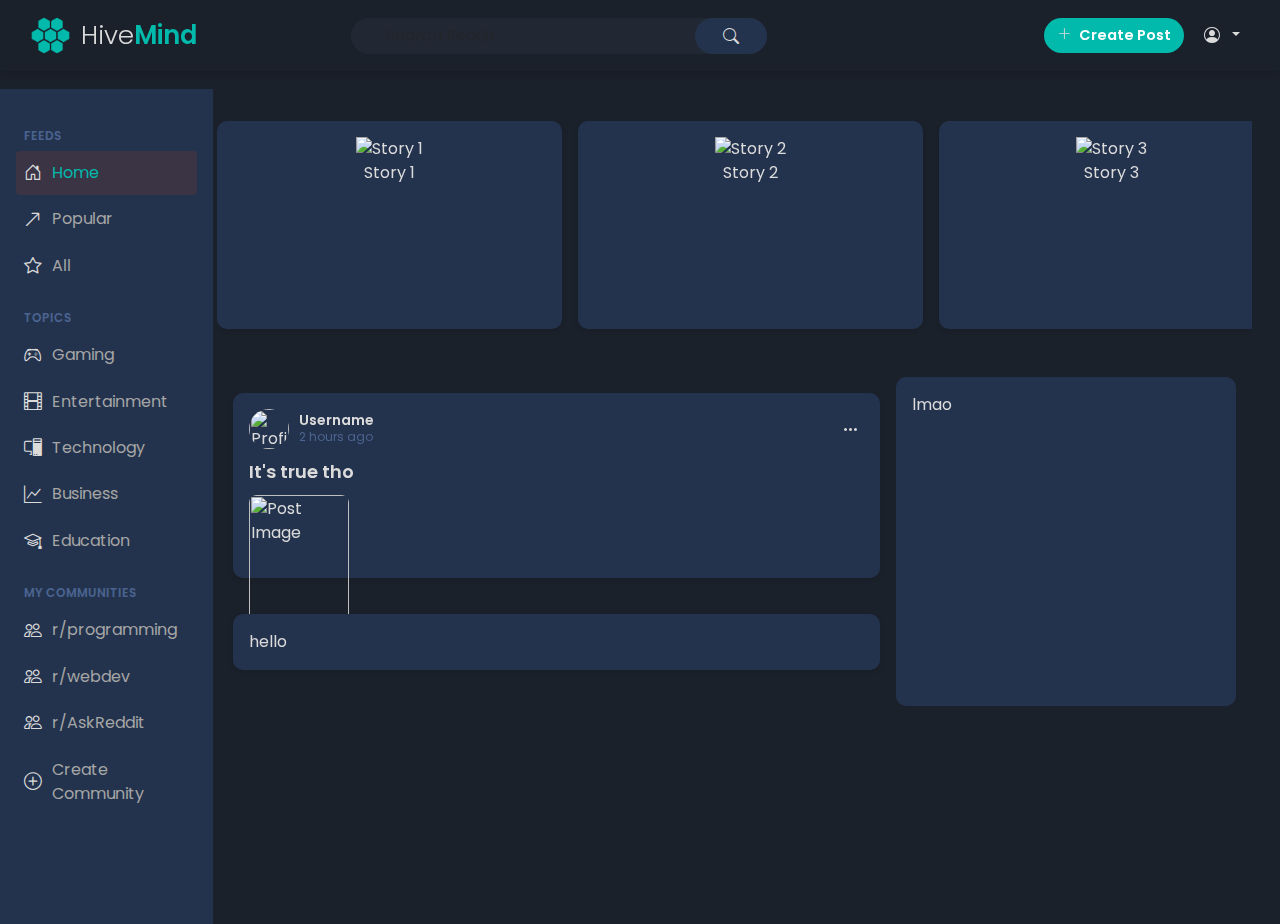
==== home/index.html @ 434467bc "main page" ====
01\main\index.html -->
<!DOCTYPE html>
<html lang="en">
<head>
    <meta charset="UTF-8">
    <meta name="viewport" content="width=device-width, initial-scale=1.0">
    <title>Reddit Clone</title>
    <link href="https://cdn.jsdelivr.net/npm/bootstrap@5.3.3/dist/css/bootstrap.min.css" rel="stylesheet" integrity="sha384-QWTKZyjpPEjISv5WaRU9OFeRpok6YctnYmDr5pNlyT2bRjXh0JMhjY6hW+ALEwIH" crossorigin="anonymous">
    <link rel="stylesheet" href="https://cdn.jsdelivr.net/npm/bootstrap-icons@1.11.3/font/bootstrap-icons.min.css">
    <link rel="stylesheet" href="../style.css">
    <link rel="stylesheet" href="style.css">
</head>
<body>
    <div class="bg-image"></div>
    
    <!-- Navbar -->
    <nav class="navbar navbar-expand-lg fixed-top">
        <div class="container-fluid">
            <a class="navbar-brand d-flex align-items-center" href="#">
                <img src="../images/logo.png" alt="logo" class="logo me-2">
                <span class="brand-text">Hive<span class="name-mind">Mind</span></span>
            </a>
            
            <button class="navbar-toggler" type="button" data-bs-toggle="collapse" data-bs-target="#navbarContent">
                <span class="navbar-toggler-icon"></span>
            </button>
            
            <div class="collapse navbar-collapse" id="navbarContent">
                <div class="search-container mx-auto">
                    <input type="search" class="form-control search-input" placeholder="Search Reddit">
                    <button class="search-btn">
                        <i class="bi bi-search search-icon"></i>
                    </button>
                </div>
                
                <div class="ms-auto d-flex align-items-center">
                    <button class="btn create-post-btn me-2"><i class="bi bi-plus-lg me-2"></i>Create Post</button>
                    <div class="dropdown">
                        <button class="btn user-btn dropdown-toggle" type="button" id="userDropdown" data-bs-toggle="dropdown">
                            <i class="bi bi-person-circle me-1"></i>
                        </button>
                        <ul class="dropdown-menu dropdown-menu-end">
                            <li><a class="dropdown-item" href="#">Profile</a></li>
                            <li><a class="dropdown-item" href="#">Settings</a></li>
                            <li><hr class="dropdown-divider"></li>
                            <li><a class="dropdown-item" href="../login/index.html">Logout</a></li>
                        </ul>
                    </div>
                </div>
            </div>
        </div>
    </nav>

    <!-- Main Content -->
    <div class="container-fluid main-container">
        <div class="row">
            <!-- Sidebar -->
            <div class="col-lg-3 col-xl-2 sidebar">
                <div class="sidebar-content">
                    <div class="sidebar-section">
                        <h6 class="sidebar-heading">FEEDS</h6>
                        <ul class="sidebar-menu">
                            <li class="sidebar-item active"><i class="bi bi-house-door"></i> Home</li>
                            <li class="sidebar-item"><i class="bi bi-arrow-up-right"></i> Popular</li>
                            <li class="sidebar-item"><i class="bi bi-star"></i> All</li>
                        </ul>
                    </div>
                    
                    <div class="sidebar-section">
                        <h6 class="sidebar-heading">TOPICS</h6>
                        <ul class="sidebar-menu">
                            <li class="sidebar-item"><i class="bi bi-controller"></i> Gaming</li>
                            <li class="sidebar-item"><i class="bi bi-film"></i> Entertainment</li>
                            <li class="sidebar-item"><i class="bi bi-pc-display"></i> Technology</li>
                            <li class="sidebar-item"><i class="bi bi-graph-up"></i> Business</li>
                            <li class="sidebar-item"><i class="bi bi-mortarboard"></i> Education</li>
                        </ul>
                    </div>
                    
                    <div class="sidebar-section">
                        <h6 class="sidebar-heading">MY COMMUNITIES</h6>
                        <ul class="sidebar-menu">
                            <li class="sidebar-item"><i class="bi bi-people"></i> r/programming</li>
                            <li class="sidebar-item"><i class="bi bi-people"></i> r/webdev</li>
                            <li class="sidebar-item"><i class="bi bi-people"></i> r/AskReddit</li>
                            <li class="sidebar-item"><i class="bi bi-plus-circle"></i> Create Community</li>
                        </ul>
                    </div>
                </div>
            </div>
            
            <!-- Main Posts Area -->
            <div class="col-lg-9 col-xl-10 posts-area row container">
                <div class="stories col-12">
                    <div class="story col-8 col-md-6 col-lg-4">
                        <img src="../images/story1.jpg" alt="Story 1" class="story-image">
                        <div class="story-overlay">Story 1</div>
                    </div>
                    <div class="story col-8 col-md-6 col-lg-4">
                        <img src="../images/story2.jpg" alt="Story 2" class="story-image">
                        <div class="story-overlay">Story 2</div>
                    </div>
                    <div class="story col-8 col-md-6 col-lg-4">
                        <img src="../images/story3.jpg" alt="Story 3" class="story-image">
                        <div class="story-overlay">Story 3</div>
                    </div>
                    <div class="story col-8 col-md-6 col-lg-4">
                        <img src="../images/story4.jpg" alt="Story 4" class="story-image">
                        <div class="story-overlay">Story 4</div>
                    </div>
                    <div class="story col-8 col-md-6 col-lg-4">
                        <img src="../images/story5.jpg" alt="Story 5" class="story-image">
                        <div class="story-overlay">Story 5</div>
                    </div>
                    <div class="story col-8 col-md-6 col-lg-4">
                        <img src="../images/story6.jpg" alt="Story 6" class="story-image">
                        <div class="story-overlay">Story 5</div>
                    </div>
                </div>

                <div class="row col-12 g-3">
                    <div class="main-posts col col-12 col-lg-8">
                        <div class="post">
                            <div class="post-header">
                                <div class="post-profile-pic">
                                    <img src="../images/profile.jpg" alt="Profile" class="profile-pic">
                                </div>
                                <div class="post-info">
                                    <h6 class="post-username">Username</h6>
                                    <p class="post-time">2 hours ago</p>
                                </div>
                                <button class="burger-btn">
                                    <i class="bi bi-three-dots"></i>
                                </button>
                            </div>
                            <h1 class="post-main-heading">
                                <a href="#" class="post-link">It's true tho</a>
                            </h1>
                            <img src="../images/post-image.jpg" alt="Post Image" class="main-post-img">
                        </div>
                        <div class="post">
                            hello
                        </div>
                    </div>
                    <div class="trending-posts col col-lg-4 mt-8">
                        lmao
                    </div>
                </div>

            </div>
        </div>
    </div>

    <script src="https://cdn.jsdelivr.net/npm/bootstrap@5.3.3/dist/js/bootstrap.bundle.min.js" integrity="sha384-YvpcrYf0tY3lHB60NNkmXc5s9fDVZLESaAA55NDzOxhy9GkcIdslK1eN7N6jIeHz" crossorigin="anonymous"></script>
</body>
</html>
---- style.css ----
@import url('https://fonts.googleapis.com/css2?family=Poppins:ital,wght@0,100;0,200;0,300;0,400;0,500;0,600;0,700;0,800;0,900;1,100;1,200;1,300;1,400;1,500;1,600;1,700;1,800;1,900&display=swap');
@import url('https://cdn-uicons.flaticon.com/2.6.0/uicons-brands/css/uicons-brands.css');

:root {
    --primary-color: #01BAAB;
    --secondary-color: #6c757d;

    --primary-bg-color: #1B212B;
    --secondary-bg-color: #24334D;
    --input-bg-color: #1A1F27;

    --text-primary-color: #DBDBDB;
    --text-secondary-color: #A6A6A6;
    --text-faded-color: #4A6390;

    --input-login-color: #212833;

    --success-color: #28a745;
    --warning-color: #ffc107;
    --danger-color: #dc3545;
}


* {
    margin: 0;
    padding: 0;
    box-sizing: border-box;
    font-family: 'Poppins', sans-serif;
    color: var(--text-primary-color);
}

img {
    max-width: 100px;
}
---- home/style.css ----
body {
    overflow-x: hidden;
    position: relative;
    background-color: var(--primary-bg-color);
    color: var(--text-primary-color);
    font-family: Arial, sans-serif;
    margin: 0;
    padding: 0;
}

.bg-image {
    background-image: url('https://s3-alpha-sig.figma.com/img/cb0e/ab50/83d67481b614c5d55edfa503bc6d5b92?Expires=1743379200&Key-Pair-Id=APKAQ4GOSFWCW27IBOMQ&Signature=j1tV6TY7UeoRm2AvEl2w0KnUDXmzvy2BxCL5sLQofBVn9t9pMMr4hJ4Vk8KQ7fmFVk52-jwZXh3jkz9lmGY2483GrBaipayQBRUwoNDSiXK1EAC7ztkDzXegmDr0ipUXWgj5QkcRQ~d~yj-rYum5UEHPZbpgFxXs5XssQc0~HbVz4ary~e6-QmRh1G6bs6QvhBH2RNnttziXwAyqTaqRhIRYtfrcrOUygwGid8ltcZbnkL4qv~LRSkEfq~LlEovAFiA0050HMzQ2Ms3gqXoxp1mEcA7NElJb66msddaR7eI34ETeAKyO2-AI77J89r90E9-ve6pHVFrtY5g8A~0n8g__');
    background-size: cover;
    background-position: center;
    background-repeat: no-repeat;
    min-height: 100vh;
    width: 100%;
    position: fixed;
    top: 0;
    left: 0;
    z-index: -1;
    filter: blur(10px);
    transform: scale(1.1);
    opacity: 0.2;
}

/* Navbar Styles */
.navbar {
    background-color: var(--primary-bg-color);
    padding: 0.5rem 1rem;
    box-shadow: 0 2px 8px rgba(0, 0, 0, 0.2);
}

.logo {
    height: 45px;
    width: auto;
}

.brand-text {
    color: var(--text-primary-color);
    font-weight: 300;
    font-size: 1.6rem;
}

.name-mind {
    color: var(--primary-color);
    font-weight: 600;
}

.search-container {
    position: relative;
    width: 40%;
}

.search-btn {
    background-color: var(--secondary-bg-color);
    border: none;
    border-radius: 50px;
    padding: 0.5rem;
    position: absolute;
    right: 0px;
    top: 0;
    height: 100%;
    aspect-ratio: 2/1;
}

.search-input {
    background-color: var(--input-login-color);
    border: 1px solid var(--border-color);
    color: var(--text-primary-color);
    border-radius: 20px;
    padding-left: 35px;
}

.search-input:focus {
    background-color: var(--input-login-color);
    color: var(--text-primary-color);
    border-color: var(--primary-color);
    box-shadow: none;
}

.create-post-btn {
    background-color: var(--primary-color);
    color: white;
    border-radius: 20px;
    font-weight: 600;
    font-size: 0.9rem;
}

.create-post-btn:hover {
    background-color: var(--hover-color);
    color: white;
}

.user-btn {
    background-color: transparent;
    color: var(--text-primary-color);
    border: none;
}

.user-btn:hover {
    color: var(--primary-color);
}

/* Main Content Layout */
.main-container {
    margin-top: 65px;
    min-height: calc(100vh - 65px);
}

/* Sidebar Styles */
.sidebar {
    background-color: var(--secondary-bg-color);
    padding: 1rem;
    height: calc(100vh - 65px);
    position: sticky;
    top: 65px;
    overflow-y: auto;
}

.sidebar-content {
    padding-bottom: 2rem;
}

.sidebar-heading {
    color: var(--text-faded-color);
    font-size: 0.75rem;
    font-weight: 600;
    margin: 1.5rem 0 0.5rem 0;
    padding-left: 0.5rem;
}

.sidebar-menu {
    list-style: none;
    padding: 0;
}

.sidebar-item {
    padding: 0.6rem 0.5rem;
    margin-bottom: 0.2rem;
    border-radius: 4px;
    cursor: pointer;
    display: flex;
    align-items: center;
    color: var(--text-secondary-color);
    transition: background-color 0.2s;
}

.sidebar-item.active {
    background-color: rgba(255, 69, 0, 0.1);
    color: var(--primary-color);
}

.sidebar-item:hover {
    background-color: var(--input-login-color);
}

.sidebar-item i {
    margin-right: 10px;
    font-size: 1.1rem;
}

/* Posts Area */
.posts-area {
    padding: 1rem;
    display: flex;
    flex-direction: column;
}

.sorting-bar {
    background-color: var(--card-bg-color);
    border-radius: 5px;
    padding: 0.5rem;
    margin-bottom: 1rem;
    display: flex;
    align-items: center;
}



/* Responsive adjustments */
@media (max-width: 991px) {
    .sidebar {
        position: fixed;
        left: -300px;
        width: 280px;
        z-index: 1030;
        transition: left 0.3s ease;
    }
    
    .sidebar.show {
        left: 0;
    }
    
    .posts-area {
        width: 100%;
    }
}

.stories {
    display: flex;
    overflow-x: auto;
    gap: 1rem;
    padding: 1rem 0;
    scrollbar-width: thin;
    -webkit-overflow-scrolling: touch;
    height: 15rem;
}

.stories::-webkit-scrollbar {
    height: 5px;
}

.stories::-webkit-scrollbar-thumb {
    background-color: var(--border-color);
    border-radius: 5px;
}

.story {
    background-color: var(--secondary-bg-color);
    border-radius: 10px;
    padding: 1rem;
    min-width: 250px;
    flex: 0 0 auto;
    text-align: center;
    color: var(--text-primary-color);
    cursor: pointer;
    transition: transform 0.2s, background-color 0.2s;
    box-shadow: 0 2px 5px rgba(0, 0, 0, 0.1);
}

.story:hover {
    transform: translateY(-3px);
    background-color: var(--card-bg-color);
}

.main-posts {
    display: flex;
    flex-direction: column;
    padding: 1rem;
    gap: 1rem;
}

.post {
    background-color: var(--secondary-bg-color);
    border-radius: 10px;
    padding: 1rem;
    height: 90%;
}

.trending-posts {
    background-color: var(--secondary-bg-color);
    border-radius: 10px;
    padding: 1rem;
    display: none;
}

@media screen and (min-width: 992px) {
    .trending-posts {
        display: block;
    }
}

/* Post styling */
.post {
    background-color: var(--secondary-bg-color);
    border-radius: 10px;
    margin-bottom: 20px;
    padding: 1rem;
    box-shadow: 0 2px 5px rgba(0, 0, 0, 0.1);
}

.post-header {
    display: flex;
    align-items: center;
    margin-bottom: 12px;
}

.post-profile-pic {
    margin-right: 10px;
}

.profile-pic {
    width: 40px;
    height: 40px;
    border-radius: 50%;
    object-fit: cover;
}

.post-info {
    flex-grow: 1;
}

.post-username {
    margin: 0;
    font-weight: 600;
    font-size: 14px;
    color: var(--text-primary-color);
}

.post-time {
    margin: 0;
    font-size: 12px;
    color: var(--text-faded-color);
}

.burger-btn {
    background: transparent;
    border: none;
    padding: 5px;
    cursor: pointer;
    color: var(--text-secondary-color);
}

.post-main-heading {
    font-size: 18px;
    font-weight: 600;
    margin-bottom: 12px;
    color: var(--text-primary-color);
}

.post-link {
    color: inherit;
    text-decoration: none;
}

.post-link:hover {
    text-decoration: underline;
    color: var(--primary-color);
}

.main-post-img {
    width: 100%;
    border-radius: 8px;
    margin-bottom: 15px;
}
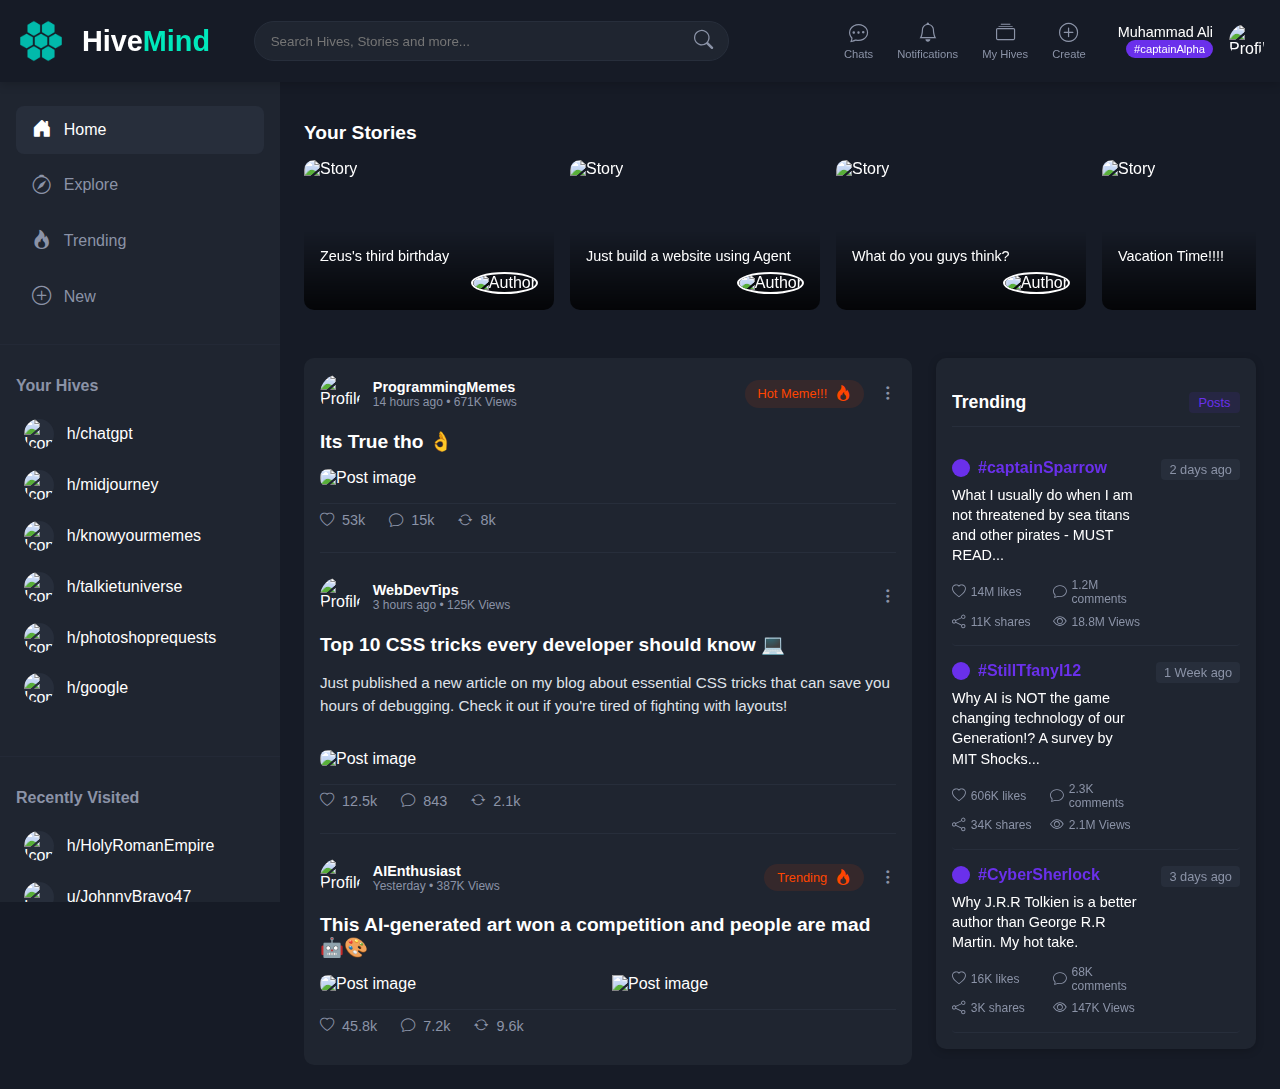
==== commit dd026439: "Home Page Changes" ====
--- a/home/index.html
+++ b/home/index.html
@@ -1,156 +1,369 @@
-01\main\index.html -->
 <!DOCTYPE html>
 <html lang="en">
 <head>
     <meta charset="UTF-8">
     <meta name="viewport" content="width=device-width, initial-scale=1.0">
-    <title>Reddit Clone</title>
-    <link href="https://cdn.jsdelivr.net/npm/bootstrap@5.3.3/dist/css/bootstrap.min.css" rel="stylesheet" integrity="sha384-QWTKZyjpPEjISv5WaRU9OFeRpok6YctnYmDr5pNlyT2bRjXh0JMhjY6hW+ALEwIH" crossorigin="anonymous">
+    <title>HiveMind</title>
     <link rel="stylesheet" href="https://cdn.jsdelivr.net/npm/bootstrap-icons@1.11.3/font/bootstrap-icons.min.css">
-    <link rel="stylesheet" href="../style.css">
     <link rel="stylesheet" href="style.css">
 </head>
 <body>
-    <div class="bg-image"></div>
-    
-    <!-- Navbar -->
-    <nav class="navbar navbar-expand-lg fixed-top">
-        <div class="container-fluid">
-            <a class="navbar-brand d-flex align-items-center" href="#">
-                <img src="../images/logo.png" alt="logo" class="logo me-2">
-                <span class="brand-text">Hive<span class="name-mind">Mind</span></span>
-            </a>
+    <div class="app-container">
+        <!-- Header -->
+        <header class="app-header">
+            <div class="logo-container">
+                <img src="../images/logo.png" alt="Logo" class="logo-image">
+                <h1 class="logo-text">Hive<span class="mind-text">Mind</span></h1>
+            </div>
             
-            <button class="navbar-toggler" type="button" data-bs-toggle="collapse" data-bs-target="#navbarContent">
-                <span class="navbar-toggler-icon"></span>
-            </button>
+            <div class="search-container">
+                <input type="text" placeholder="Search Hives, Stories and more..." class="search-input">
+                <button class="search-button"><i class="bi bi-search"></i></button>
+            </div>
             
-            <div class="collapse navbar-collapse" id="navbarContent">
-                <div class="search-container mx-auto">
-                    <input type="search" class="form-control search-input" placeholder="Search Reddit">
-                    <button class="search-btn">
-                        <i class="bi bi-search search-icon"></i>
-                    </button>
+            <div class="header-icons">
+                <div class="icon-btn">
+                    <i class="bi bi-chat-dots"></i>
+                    <span>Chats</span>
+                </div>
+                <div class="icon-btn">
+                    <i class="bi bi-bell"></i>
+                    <span>Notifications</span>
+                </div>
+                <div class="icon-btn">
+                    <i class="bi bi-collection"></i>
+                    <span>My Hives</span>
+                </div>
+                <div class="icon-btn">
+                    <i class="bi bi-plus-circle"></i>
+                    <span>Create</span>
+                </div>
+            </div>
+            
+            <div class="profile-info">
+                <div class="user-details">
+                    <span class="user-info">Muhammad Ali</span>
+                    <span class="user-tag tag-purple">#captainAlpha</span>
+                </div>
+                <img src="https://picsum.photos/35?random=1" alt="Profile" class="profile-image">
+            </div>
+        </header>
+        
+        <!-- Main content -->
+        <main class="main-content">
+            <!-- Sidebar -->
+            <aside class="sidebar">
+                <nav class="sidebar-nav">
+                    <ul class="nav-list">
+                        <li class="nav-item active">
+                            <i class="bi bi-house-door-fill"></i>
+                            <span>Home</span>
+                        </li>
+                        <li class="nav-item">
+                            <i class="bi bi-compass"></i>
+                            <span>Explore</span>
+                        </li>
+                        <li class="nav-item">
+                            <i class="bi bi-fire"></i>
+                            <span>Trending</span>
+                        </li>
+                        <li class="nav-item">
+                            <i class="bi bi-plus-circle"></i>
+                            <span>New</span>
+                        </li>
+                    </ul>
+                    
+                    <div class="sidebar-divider"></div>
+                    
+                    <div class="sidebar-section">
+                        <h3 class="section-title">Your Hives</h3>
+                        <ul class="hive-list">
+                            <li class="hive-item">
+                                <div class="hive-icon">
+                                    <img src="https://picsum.photos/30?random=101" alt="Icon" class="hive-icon-img">
+                                </div>
+                                <span>h/chatgpt</span>
+                            </li>
+                            <li class="hive-item">
+                                <div class="hive-icon">
+                                    <img src="https://picsum.photos/30?random=102" alt="Icon" class="hive-icon-img">
+                                </div>
+                                <span>h/midjourney</span>
+                            </li>
+                            <li class="hive-item">
+                                <div class="hive-icon">
+                                    <img src="https://picsum.photos/30?random=103" alt="Icon" class="hive-icon-img">
+                                </div>
+                                <span>h/knowyourmemes</span>
+                            </li>
+                            <li class="hive-item">
+                                <div class="hive-icon">
+                                    <img src="https://picsum.photos/30?random=104" alt="Icon" class="hive-icon-img">
+                                </div>
+                                <span>h/talkietuniverse</span>
+                            </li>
+                            <li class="hive-item">
+                                <div class="hive-icon">
+                                    <img src="https://picsum.photos/30?random=105" alt="Icon" class="hive-icon-img">
+                                </div>
+                                <span>h/photoshoprequests</span>
+                            </li>
+                            <li class="hive-item">
+                                <div class="hive-icon">
+                                    <img src="https://picsum.photos/30?random=106" alt="Icon" class="hive-icon-img">
+                                </div>
+                                <span>h/google</span>
+                            </li>
+                        </ul>
+                    </div>
+                    
+                    <div class="sidebar-divider"></div>
+                    
+                    <div class="sidebar-section">
+                        <h3 class="section-title">Recently Visited</h3>
+                        <ul class="visited-list">
+                            <li class="visited-item">
+                                <div class="visited-icon">
+                                    <img src="https://picsum.photos/30?random=201" alt="Icon" class="visited-icon-img">
+                                </div>
+                                <span>h/HolyRomanEmpire</span>
+                            </li>
+                            <li class="visited-item">
+                                <div class="visited-icon">
+                                    <img src="https://picsum.photos/30?random=202" alt="Icon" class="visited-icon-img">
+                                </div>
+                                <span>u/JohnnyBravo47</span>
+                            </li>
+                            <li class="visited-item">
+                                <div class="visited-icon">
+                                    <img src="https://picsum.photos/30?random=203" alt="Icon" class="visited-icon-img">
+                                </div>
+                                <span>h/google</span>
+                            </li>
+                            <li class="visited-item">
+                                <div class="visited-icon">
+                                    <img src="https://picsum.photos/30?random=204" alt="Icon" class="visited-icon-img">
+                                </div>
+                                <span>u/reaperofworlds</span>
+                            </li>
+                        </ul>
+                    </div>
+                </nav>
+            </aside>
+            
+            <!-- Content area -->
+            <div class="content-area">
+                <div class="stories-section">
+                    <h2 class="section-header">Your Stories</h2>
+                    <div class="stories-container">
+                        <div class="story-card">
+                            <img src="https://picsum.photos/250?random=10" alt="Story" class="story-image">
+                            <div class="story-overlay">
+                                <div class="story-title">Zeus's third birthday</div>
+                                <div class="story-author">
+                                    <img src="https://picsum.photos/30?random=20" alt="Author" class="author-image">
+                                </div>
+                            </div>
+                        </div>
+                        <div class="story-card">
+                            <img src="https://picsum.photos/250?random=11" alt="Story" class="story-image">
+                            <div class="story-overlay">
+                                <div class="story-title">Just build a website using Agent</div>
+                                <div class="story-author">
+                                    <img src="https://picsum.photos/30?random=21" alt="Author" class="author-image">
+                                </div>
+                            </div>
+                        </div>
+                        <div class="story-card">
+                            <img src="https://picsum.photos/250?random=12" alt="Story" class="story-image">
+                            <div class="story-overlay">
+                                <div class="story-title">What do you guys think?</div>
+                                <div class="story-author">
+                                    <img src="https://picsum.photos/30?random=22" alt="Author" class="author-image">
+                                </div>
+                            </div>
+                        </div>
+                        <div class="story-card">
+                            <img src="https://picsum.photos/250?random=13" alt="Story" class="story-image">
+                            <div class="story-overlay">
+                                <div class="story-title">Vacation Time!!!!</div>
+                                <div class="story-author">
+                                    <img src="https://picsum.photos/30?random=23" alt="Author" class="author-image">
+                                </div>
+                            </div>
+                        </div>
+                    </div>
                 </div>
                 
-                <div class="ms-auto d-flex align-items-center">
-                    <button class="btn create-post-btn me-2"><i class="bi bi-plus-lg me-2"></i>Create Post</button>
-                    <div class="dropdown">
-                        <button class="btn user-btn dropdown-toggle" type="button" id="userDropdown" data-bs-toggle="dropdown">
-                            <i class="bi bi-person-circle me-1"></i>
-                        </button>
-                        <ul class="dropdown-menu dropdown-menu-end">
-                            <li><a class="dropdown-item" href="#">Profile</a></li>
-                            <li><a class="dropdown-item" href="#">Settings</a></li>
-                            <li><hr class="dropdown-divider"></li>
-                            <li><a class="dropdown-item" href="../login/index.html">Logout</a></li>
-                        </ul>
-                    </div>
-                </div>
-            </div>
-        </div>
-    </nav>
-
-    <!-- Main Content -->
-    <div class="container-fluid main-container">
-        <div class="row">
-            <!-- Sidebar -->
-            <div class="col-lg-3 col-xl-2 sidebar">
-                <div class="sidebar-content">
-                    <div class="sidebar-section">
-                        <h6 class="sidebar-heading">FEEDS</h6>
-                        <ul class="sidebar-menu">
-                            <li class="sidebar-item active"><i class="bi bi-house-door"></i> Home</li>
-                            <li class="sidebar-item"><i class="bi bi-arrow-up-right"></i> Popular</li>
-                            <li class="sidebar-item"><i class="bi bi-star"></i> All</li>
-                        </ul>
-                    </div>
-                    
-                    <div class="sidebar-section">
-                        <h6 class="sidebar-heading">TOPICS</h6>
-                        <ul class="sidebar-menu">
-                            <li class="sidebar-item"><i class="bi bi-controller"></i> Gaming</li>
-                            <li class="sidebar-item"><i class="bi bi-film"></i> Entertainment</li>
-                            <li class="sidebar-item"><i class="bi bi-pc-display"></i> Technology</li>
-                            <li class="sidebar-item"><i class="bi bi-graph-up"></i> Business</li>
-                            <li class="sidebar-item"><i class="bi bi-mortarboard"></i> Education</li>
-                        </ul>
-                    </div>
-                    
-                    <div class="sidebar-section">
-                        <h6 class="sidebar-heading">MY COMMUNITIES</h6>
-                        <ul class="sidebar-menu">
-                            <li class="sidebar-item"><i class="bi bi-people"></i> r/programming</li>
-                            <li class="sidebar-item"><i class="bi bi-people"></i> r/webdev</li>
-                            <li class="sidebar-item"><i class="bi bi-people"></i> r/AskReddit</li>
-                            <li class="sidebar-item"><i class="bi bi-plus-circle"></i> Create Community</li>
-                        </ul>
-                    </div>
-                </div>
-            </div>
-            
-            <!-- Main Posts Area -->
-            <div class="col-lg-9 col-xl-10 posts-area row container">
-                <div class="stories col-12">
-                    <div class="story col-8 col-md-6 col-lg-4">
-                        <img src="../images/story1.jpg" alt="Story 1" class="story-image">
-                        <div class="story-overlay">Story 1</div>
-                    </div>
-                    <div class="story col-8 col-md-6 col-lg-4">
-                        <img src="../images/story2.jpg" alt="Story 2" class="story-image">
-                        <div class="story-overlay">Story 2</div>
-                    </div>
-                    <div class="story col-8 col-md-6 col-lg-4">
-                        <img src="../images/story3.jpg" alt="Story 3" class="story-image">
-                        <div class="story-overlay">Story 3</div>
-                    </div>
-                    <div class="story col-8 col-md-6 col-lg-4">
-                        <img src="../images/story4.jpg" alt="Story 4" class="story-image">
-                        <div class="story-overlay">Story 4</div>
-                    </div>
-                    <div class="story col-8 col-md-6 col-lg-4">
-                        <img src="../images/story5.jpg" alt="Story 5" class="story-image">
-                        <div class="story-overlay">Story 5</div>
-                    </div>
-                    <div class="story col-8 col-md-6 col-lg-4">
-                        <img src="../images/story6.jpg" alt="Story 6" class="story-image">
-                        <div class="story-overlay">Story 5</div>
-                    </div>
-                </div>
-
-                <div class="row col-12 g-3">
-                    <div class="main-posts col col-12 col-lg-8">
-                        <div class="post">
-                            <div class="post-header">
-                                <div class="post-profile-pic">
-                                    <img src="../images/profile.jpg" alt="Profile" class="profile-pic">
-                                </div>
-                                <div class="post-info">
-                                    <h6 class="post-username">Username</h6>
-                                    <p class="post-time">2 hours ago</p>
-                                </div>
-                                <button class="burger-btn">
-                                    <i class="bi bi-three-dots"></i>
-                                </button>
-                            </div>
-                            <h1 class="post-main-heading">
-                                <a href="#" class="post-link">It's true tho</a>
-                            </h1>
-                            <img src="../images/post-image.jpg" alt="Post Image" class="main-post-img">
-                        </div>
-                        <div class="post">
-                            hello
-                        </div>
-                    </div>
-                    <div class="trending-posts col col-lg-4 mt-8">
-                        lmao
-                    </div>
-                </div>
-
-            </div>
-        </div>
+                <div class="feed-container">
+                    <div class="posts-section">
+                        <div class="post-header">
+                            <div class="post-author">
+                                <img src="https://picsum.photos/40?random=30" alt="Profile" class="author-pic">
+                                <div class="author-info">
+                                    <div class="author-name">ProgrammingMemes</div>
+                                    <div class="post-meta">14 hours ago • 671K Views</div>
+                                </div>
+                            </div>
+                            <div class="hot-mention">
+                                <span class="hot-badge">Hot Meme!!!</span>
+                                <i class="bi bi-fire"></i>
+                            </div>
+                            <div class="post-actions">
+                                <i class="bi bi-three-dots-vertical"></i>
+                            </div>
+                        </div>
+                        
+                        <div class="post-content">
+                            <h3 class="post-title">Its True tho 👌</h3>
+                            <div class="post-image-grid">
+                                <img src="https://picsum.photos/600?random=40" alt="Post image" class="post-image">
+                            </div>
+                            <div class="post-interactions">
+                                <div class="interaction-item">
+                                    <i class="bi bi-heart"></i>
+                                    <span>53k</span>
+                                </div>
+                                <div class="interaction-item">
+                                    <i class="bi bi-chat"></i>
+                                    <span>15k</span>
+                                </div>
+                                <div class="interaction-item">
+                                    <i class="bi bi-arrow-repeat"></i>
+                                    <span>8k</span>
+                                </div>
+                            </div>
+                        </div>
+                        
+                        <hr class="post-divider">
+                        
+                        <div class="post-header">
+                            <div class="post-author">
+                                <img src="https://picsum.photos/40?random=31" alt="Profile" class="author-pic">
+                                <div class="author-info">
+                                    <div class="author-name">WebDevTips</div>
+                                    <div class="post-meta">3 hours ago • 125K Views</div>
+                                </div>
+                            </div>
+                            <div class="post-actions">
+                                <i class="bi bi-three-dots-vertical"></i>
+                            </div>
+                        </div>
+                        
+                        <div class="post-content">
+                            <h3 class="post-title">Top 10 CSS tricks every developer should know 💻</h3>
+                            <div class="post-text">
+                                Just published a new article on my blog about essential CSS tricks that can save you hours of debugging. Check it out if you're tired of fighting with layouts!
+                            </div>
+                            <div class="post-image-grid">
+                                <img src="https://picsum.photos/600?random=41" alt="Post image" class="post-image">
+                            </div>
+                            <div class="post-interactions">
+                                <div class="interaction-item">
+                                    <i class="bi bi-heart"></i>
+                                    <span>12.5k</span>
+                                </div>
+                                <div class="interaction-item">
+                                    <i class="bi bi-chat"></i>
+                                    <span>843</span>
+                                </div>
+                                <div class="interaction-item">
+                                    <i class="bi bi-arrow-repeat"></i>
+                                    <span>2.1k</span>
+                                </div>
+                            </div>
+                        </div>
+                        
+                        <hr class="post-divider">
+                        
+                        <div class="post-header">
+                            <div class="post-author">
+                                <img src="https://picsum.photos/40?random=32" alt="Profile" class="author-pic">
+                                <div class="author-info">
+                                    <div class="author-name">AIEnthusiast</div>
+                                    <div class="post-meta">Yesterday • 387K Views</div>
+                                </div>
+                            </div>
+                            <div class="hot-mention">
+                                <span class="hot-badge">Trending</span>
+                                <i class="bi bi-fire"></i>
+                            </div>
+                            <div class="post-actions">
+                                <i class="bi bi-three-dots-vertical"></i>
+                            </div>
+                        </div>
+                        
+                        <div class="post-content">
+                            <h3 class="post-title">This AI-generated art won a competition and people are mad 🤖🎨</h3>
+                            <div class="post-image-grid post-image-grid-2">
+                                <img src="https://picsum.photos/600?random=42" alt="Post image" class="post-image">
+                                <img src="https://picsum.photos/600?random=43" alt="Post image" class="post-image">
+                            </div>
+                            <div class="post-interactions">
+                                <div class="interaction-item">
+                                    <i class="bi bi-heart"></i>
+                                    <span>45.8k</span>
+                                </div>
+                                <div class="interaction-item">
+                                    <i class="bi bi-chat"></i>
+                                    <span>7.2k</span>
+                                </div>
+                                <div class="interaction-item">
+                                    <i class="bi bi-arrow-repeat"></i>
+                                    <span>9.6k</span>
+                                </div>
+                            </div>
+                        </div>
+                    </div>
+                    
+                    <div class="trending-section">
+                        <h3 class="trending-header">Trending</h3>
+                        
+                        <div class="trending-post">
+                            <div class="trending-details">
+                                <h4 class="trending-title">#captainSparrow</h4>
+                                <p class="trending-desc">What I usually do when I am not threatened by sea titans and other pirates - MUST READ...</p>
+                                <div class="trending-meta">
+                                    <span><i class="bi bi-heart"></i> 14M likes</span>
+                                    <span><i class="bi bi-chat"></i> 1.2M comments</span>
+                                    <span><i class="bi bi-share"></i> 11K shares</span>
+                                    <span><i class="bi bi-eye"></i> 18.8M Views</span>
+                                </div>
+                            </div>
+                            <div class="trending-time">2 days ago</div>
+                        </div>
+                        
+                        <div class="trending-post">
+                            <div class="trending-details">
+                                <h4 class="trending-title">#StillTfanyl12</h4>
+                                <p class="trending-desc">Why AI is NOT the game changing technology of our Generation!? A survey by MIT Shocks...</p>
+                                <div class="trending-meta">
+                                    <span><i class="bi bi-heart"></i> 606K likes</span>
+                                    <span><i class="bi bi-chat"></i> 2.3K comments</span>
+                                    <span><i class="bi bi-share"></i> 34K shares</span>
+                                    <span><i class="bi bi-eye"></i> 2.1M Views</span>
+                                </div>
+                            </div>
+                            <div class="trending-time">1 Week ago</div>
+                        </div>
+                        
+                        <div class="trending-post">
+                            <div class="trending-details">
+                                <h4 class="trending-title">#CyberSherlock</h4>
+                                <p class="trending-desc">Why J.R.R Tolkien is a better author than George R.R Martin. My hot take.</p>
+                                <div class="trending-meta">
+                                    <span><i class="bi bi-heart"></i> 16K likes</span>
+                                    <span><i class="bi bi-chat"></i> 68K comments</span>
+                                    <span><i class="bi bi-share"></i> 3K shares</span>
+                                    <span><i class="bi bi-eye"></i> 147K Views</span>
+                                </div>
+                            </div>
+                            <div class="trending-time">3 days ago</div>
+                        </div>
+                    </div>
+                </div>
+            </div>
+        </main>
     </div>
-
-    <script src="https://cdn.jsdelivr.net/npm/bootstrap@5.3.3/dist/js/bootstrap.bundle.min.js" integrity="sha384-YvpcrYf0tY3lHB60NNkmXc5s9fDVZLESaAA55NDzOxhy9GkcIdslK1eN7N6jIeHz" crossorigin="anonymous"></script>
 </body>
 </html>--- a/home/style.css
+++ b/home/style.css
@@ -1,50 +1,70 @@
 body {
-    overflow-x: hidden;
-    position: relative;
-    background-color: var(--primary-bg-color);
-    color: var(--text-primary-color);
-    font-family: Arial, sans-serif;
     margin: 0;
     padding: 0;
-}
-
-.bg-image {
-    background-image: url('https://s3-alpha-sig.figma.com/img/cb0e/ab50/83d67481b614c5d55edfa503bc6d5b92?Expires=1743379200&Key-Pair-Id=APKAQ4GOSFWCW27IBOMQ&Signature=j1tV6TY7UeoRm2AvEl2w0KnUDXmzvy2BxCL5sLQofBVn9t9pMMr4hJ4Vk8KQ7fmFVk52-jwZXh3jkz9lmGY2483GrBaipayQBRUwoNDSiXK1EAC7ztkDzXegmDr0ipUXWgj5QkcRQ~d~yj-rYum5UEHPZbpgFxXs5XssQc0~HbVz4ary~e6-QmRh1G6bs6QvhBH2RNnttziXwAyqTaqRhIRYtfrcrOUygwGid8ltcZbnkL4qv~LRSkEfq~LlEovAFiA0050HMzQ2Ms3gqXoxp1mEcA7NElJb66msddaR7eI34ETeAKyO2-AI77J89r90E9-ve6pHVFrtY5g8A~0n8g__');
-    background-size: cover;
-    background-position: center;
-    background-repeat: no-repeat;
+    font-family: 'Segoe UI', Tahoma, Geneva, Verdana, sans-serif;
+    background-color: #161b26;
+    color: #ffffff;
+    overflow-x: hidden;
+}
+
+/* Hide scrollbars but keep functionality */
+::-webkit-scrollbar {
+    width: 5px;
+    height: 5px;
+    background: transparent;
+}
+
+::-webkit-scrollbar-thumb {
+    background-color: rgba(139, 147, 167, 0.3);
+    border-radius: 3px;
+}
+
+* {
+    box-sizing: border-box;
+    scrollbar-width: thin; /* Firefox */
+    -ms-overflow-style: none; /* IE and Edge */
+}
+
+.app-container {
+    display: flex;
+    flex-direction: column;
     min-height: 100vh;
-    width: 100%;
-    position: fixed;
+}
+
+/* Header Styles */
+.app-header {
+    background-color: #161b26;
+    padding: 1rem;
+    display: flex;
+    justify-content: space-between;
+    align-items: center;
+    position: sticky;
     top: 0;
-    left: 0;
-    z-index: -1;
-    filter: blur(10px);
-    transform: scale(1.1);
-    opacity: 0.2;
-}
-
-/* Navbar Styles */
-.navbar {
-    background-color: var(--primary-bg-color);
-    padding: 0.5rem 1rem;
-    box-shadow: 0 2px 8px rgba(0, 0, 0, 0.2);
-}
-
-.logo {
-    height: 45px;
-    width: auto;
-}
-
-.brand-text {
-    color: var(--text-primary-color);
-    font-weight: 300;
-    font-size: 1.6rem;
-}
-
-.name-mind {
-    color: var(--primary-color);
+    z-index: 100;
+    box-shadow: 0 2px 10px rgba(0, 0, 0, 0.2);
+}
+
+.logo-container {
+    display: flex;
+    align-items: center;
+    width: 20%;
+}
+
+.logo-image {
+    height: 50px;
+    margin-right: 1rem;
+}
+
+.logo-text {
+    font-size: 1.8rem;
+    margin: 0;
     font-weight: 600;
+}
+
+.mind-text {
+    color: #00e8bb;
+    font-weight: 700;
+    font-size: 1.8rem;
 }
 
 .search-container {
@@ -52,285 +72,593 @@
     width: 40%;
 }
 
-.search-btn {
-    background-color: var(--secondary-bg-color);
+.search-input {
+    width: 100%;
+    background-color: #1f2530;
+    border: 1px solid #272e3b;
+    border-radius: 20px;
+    padding: 0.7rem 1rem;
+    color: #ffffff;
+    outline: none;
+}
+
+.search-button {
+    position: absolute;
+    right: 10px;
+    top: 50%;
+    transform: translateY(-50%);
+    background: none;
     border: none;
+    color: #8b93a7;
+    cursor: pointer;
+    font-size: 1.2rem;
+}
+
+.header-icons {
+    display: flex;
+    gap: 1.5rem;
+    width: 30%;
+    justify-content: flex-end;
+}
+
+.icon-btn {
+    display: flex;
+    flex-direction: column;
+    align-items: center;
+    cursor: pointer;
+}
+
+.icon-btn i {
+    font-size: 1.2rem;
+    color: #8b93a7;
+    margin-bottom: 0.2rem;
+}
+
+.icon-btn span {
+    font-size: 0.7rem;
+    color: #8b93a7;
+}
+
+.profile-info {
+    display: flex;
+    align-items: center;
+    gap: 1rem;
+    position: relative;
+    width: 15%;
+    justify-content: flex-end;
+}
+
+.user-details {
+    display: flex;
+    flex-direction: column;
+    align-items: flex-end;
+}
+
+.user-info {
+    font-size: 0.9rem;
+    font-weight: 500;
+}
+
+.user-tag {
+    padding: 0.2rem 0.5rem;
     border-radius: 50px;
-    padding: 0.5rem;
-    position: absolute;
-    right: 0px;
-    top: 0;
-    height: 100%;
-    aspect-ratio: 2/1;
-}
-
-.search-input {
-    background-color: var(--input-login-color);
-    border: 1px solid var(--border-color);
-    color: var(--text-primary-color);
-    border-radius: 20px;
-    padding-left: 35px;
-}
-
-.search-input:focus {
-    background-color: var(--input-login-color);
-    color: var(--text-primary-color);
-    border-color: var(--primary-color);
-    box-shadow: none;
-}
-
-.create-post-btn {
-    background-color: var(--primary-color);
-    color: white;
-    border-radius: 20px;
+    font-size: 0.7rem;
+    font-weight: 500;
+}
+
+.tag-purple {
+    background-color: #6a30eb;
+    color: #ffffff;
+}
+
+.profile-image {
+    width: 35px;
+    height: 35px;
+    border-radius: 50%;
+    object-fit: cover;
+}
+
+/* Main Content */
+.main-content {
+    display: flex;
+    flex: 1;
+}
+
+/* Sidebar */
+.sidebar {
+    width: 280px;
+    background-color: #1f2530;
+    padding: 1.5rem 0;
+    height: calc(100vh - 80px);
+    position: sticky;
+    top: 80px;
+    overflow-y: auto;
+    scrollbar-width: none; /* Firefox */
+    -ms-overflow-style: none; /* IE and Edge */
+}
+
+.sidebar::-webkit-scrollbar {
+    display: none; /* Chrome, Safari, Opera */
+}
+
+.sidebar-nav {
+    display: flex;
+    flex-direction: column;
+}
+
+.nav-list {
+    list-style: none;
+    padding: 0 1rem;
+    margin: 0;
+}
+
+.nav-item {
+    display: flex;
+    align-items: center;
+    padding: 0.8rem 1rem;
+    border-radius: 8px;
+    margin-bottom: 0.5rem;
+    cursor: pointer;
+    transition: background-color 0.2s;
+    color: #8b93a7;
+}
+
+.nav-item.active {
+    background-color: #272e3b;
+    color: #ffffff;
+}
+
+.nav-item i {
+    margin-right: 0.8rem;
+    font-size: 1.2rem;
+}
+
+.sidebar-divider {
+    height: 1px;
+    background-color: #272e3b;
+    margin: 1rem 0;
+    opacity: 0.5;
+}
+
+.sidebar-section {
+    padding: 0 1rem;
+    margin-bottom: 1.5rem;
+}
+
+.section-title {
+    font-size: 1rem;
     font-weight: 600;
-    font-size: 0.9rem;
-}
-
-.create-post-btn:hover {
-    background-color: var(--hover-color);
-    color: white;
-}
-
-.user-btn {
-    background-color: transparent;
-    color: var(--text-primary-color);
-    border: none;
-}
-
-.user-btn:hover {
-    color: var(--primary-color);
-}
-
-/* Main Content Layout */
-.main-container {
-    margin-top: 65px;
-    min-height: calc(100vh - 65px);
-}
-
-/* Sidebar Styles */
-.sidebar {
-    background-color: var(--secondary-bg-color);
-    padding: 1rem;
-    height: calc(100vh - 65px);
-    position: sticky;
-    top: 65px;
-    overflow-y: auto;
-}
-
-.sidebar-content {
-    padding-bottom: 2rem;
-}
-
-.sidebar-heading {
-    color: var(--text-faded-color);
-    font-size: 0.75rem;
-    font-weight: 600;
-    margin: 1.5rem 0 0.5rem 0;
-    padding-left: 0.5rem;
-}
-
-.sidebar-menu {
+    margin-bottom: 1rem;
+    color: #8b93a7;
+}
+
+.hive-list, .visited-list {
     list-style: none;
     padding: 0;
-}
-
-.sidebar-item {
-    padding: 0.6rem 0.5rem;
-    margin-bottom: 0.2rem;
+    margin: 0;
+}
+
+.hive-item, .visited-item {
+    display: flex;
+    align-items: center;
+    padding: 0.5rem;
     border-radius: 4px;
+    margin-bottom: 0.3rem;
     cursor: pointer;
-    display: flex;
-    align-items: center;
-    color: var(--text-secondary-color);
     transition: background-color 0.2s;
-}
-
-.sidebar-item.active {
-    background-color: rgba(255, 69, 0, 0.1);
-    color: var(--primary-color);
-}
-
-.sidebar-item:hover {
-    background-color: var(--input-login-color);
-}
-
-.sidebar-item i {
-    margin-right: 10px;
-    font-size: 1.1rem;
-}
-
-/* Posts Area */
-.posts-area {
+    color: #ffffff;
+}
+
+.hive-item:hover, .visited-item:hover {
+    background-color: #272e3b;
+}
+
+.hive-icon, .visited-icon {
+    width: 30px;
+    height: 30px;
+    background-color: #272e3b;
+    border-radius: 50%;
+    display: flex;
+    align-items: center;
+    justify-content: center;
+    margin-right: 0.8rem;
+    overflow: hidden;
+}
+
+.hive-icon-img, .visited-icon-img {
+    width: 100%;
+    height: 100%;
+    object-fit: cover;
+}
+
+.hive-icon i, .visited-icon i {
+    font-size: 0.9rem;
+    color: #8b93a7;
+}
+
+/* Content Area */
+.content-area {
+    flex: 1;
+    padding: 1.5rem;
+    overflow-y: auto;
+}
+
+/* Stories Section */
+.stories-section {
+    margin-bottom: 2rem;
+}
+
+.section-header {
+    font-size: 1.2rem;
+    font-weight: 600;
+    margin-bottom: 1rem;
+}
+
+.stories-container {
+    display: flex;
+    gap: 1rem;
+    overflow-x: auto;
+    padding-bottom: 1rem;
+}
+
+.story-card {
+    position: relative;
+    width: 250px;
+    height: 150px;
+    border-radius: 10px;
+    overflow: hidden;
+    flex-shrink: 0;
+}
+
+.story-image {
+    width: 100%;
+    height: 100%;
+    object-fit: cover;
+}
+
+.story-overlay {
+    position: absolute;
+    bottom: 0;
+    left: 0;
+    right: 0;
     padding: 1rem;
+    background: linear-gradient(to top, rgba(0,0,0,0.8), transparent);
     display: flex;
     flex-direction: column;
-}
-
-.sorting-bar {
-    background-color: var(--card-bg-color);
-    border-radius: 5px;
-    padding: 0.5rem;
-    margin-bottom: 1rem;
-    display: flex;
-    align-items: center;
-}
-
-
-
-/* Responsive adjustments */
-@media (max-width: 991px) {
-    .sidebar {
-        position: fixed;
-        left: -300px;
-        width: 280px;
-        z-index: 1030;
-        transition: left 0.3s ease;
-    }
-    
-    .sidebar.show {
-        left: 0;
-    }
-    
-    .posts-area {
-        width: 100%;
-    }
-}
-
-.stories {
-    display: flex;
-    overflow-x: auto;
-    gap: 1rem;
-    padding: 1rem 0;
-    scrollbar-width: thin;
-    -webkit-overflow-scrolling: touch;
-    height: 15rem;
-}
-
-.stories::-webkit-scrollbar {
-    height: 5px;
-}
-
-.stories::-webkit-scrollbar-thumb {
-    background-color: var(--border-color);
-    border-radius: 5px;
-}
-
-.story {
-    background-color: var(--secondary-bg-color);
+    justify-content: flex-end;
+}
+
+.story-title {
+    font-size: 0.9rem;
+    font-weight: 500;
+    margin-bottom: 0.5rem;
+}
+
+.story-author {
+    align-self: flex-end;
+}
+
+.author-image {
+    width: 30px;
+    height: 30px;
+    border-radius: 50%;
+    object-fit: cover;
+    border: 2px solid #ffffff;
+}
+
+/* Feed Container */
+.feed-container {
+    display: flex;
+    gap: 1.5rem;
+}
+
+.posts-section {
+    flex: 2;
+    background-color: #1f2530;
     border-radius: 10px;
     padding: 1rem;
-    min-width: 250px;
-    flex: 0 0 auto;
-    text-align: center;
-    color: var(--text-primary-color);
-    cursor: pointer;
-    transition: transform 0.2s, background-color 0.2s;
-    box-shadow: 0 2px 5px rgba(0, 0, 0, 0.1);
-}
-
-.story:hover {
-    transform: translateY(-3px);
-    background-color: var(--card-bg-color);
-}
-
-.main-posts {
-    display: flex;
-    flex-direction: column;
-    padding: 1rem;
-    gap: 1rem;
-}
-
-.post {
-    background-color: var(--secondary-bg-color);
-    border-radius: 10px;
-    padding: 1rem;
-    height: 90%;
-}
-
-.trending-posts {
-    background-color: var(--secondary-bg-color);
-    border-radius: 10px;
-    padding: 1rem;
-    display: none;
-}
-
-@media screen and (min-width: 992px) {
-    .trending-posts {
-        display: block;
-    }
-}
-
-/* Post styling */
-.post {
-    background-color: var(--secondary-bg-color);
-    border-radius: 10px;
-    margin-bottom: 20px;
-    padding: 1rem;
-    box-shadow: 0 2px 5px rgba(0, 0, 0, 0.1);
 }
 
 .post-header {
     display: flex;
     align-items: center;
-    margin-bottom: 12px;
-}
-
-.post-profile-pic {
-    margin-right: 10px;
-}
-
-.profile-pic {
+    margin-bottom: 1rem;
+}
+
+.post-author {
+    display: flex;
+    align-items: center;
+    gap: 0.8rem;
+    flex: 1;
+}
+
+.author-pic {
     width: 40px;
     height: 40px;
     border-radius: 50%;
     object-fit: cover;
 }
 
-.post-info {
-    flex-grow: 1;
-}
-
-.post-username {
+.author-info {
+    display: flex;
+    flex-direction: column;
+}
+
+.author-name {
+    font-weight: 600;
+    font-size: 0.9rem;
+}
+
+.post-meta {
+    font-size: 0.75rem;
+    color: #8b93a7;
+}
+
+.hot-mention {
+    display: flex;
+    align-items: center;
+    gap: 0.5rem;
+    background-color: rgba(255, 69, 0, 0.1);
+    padding: 0.3rem 0.8rem;
+    border-radius: 50px;
+    margin-right: 1rem;
+}
+
+.hot-badge {
+    font-size: 0.8rem;
+    color: #ff4500;
+    font-weight: 500;
+}
+
+.hot-mention i {
+    color: #ff4500;
+}
+
+.post-actions {
+    cursor: pointer;
+    color: #8b93a7;
+}
+
+.post-content {
+    display: flex;
+    flex-direction: column;
+    gap: 1rem;
+}
+
+.post-title {
+    font-size: 1.2rem;
+    font-weight: 600;
     margin: 0;
+}
+
+.post-image-grid {
+    display: grid;
+    gap: 0.5rem;
+    border-radius: 8px;
+    overflow: hidden;
+}
+
+.post-image {
+    width: 100%;
+    object-fit: contain;
+    max-height: 400px;
+}
+
+.post-interactions {
+    display: flex;
+    gap: 1.5rem;
+    padding-top: 0.5rem;
+    border-top: 1px solid #272e3b;
+}
+
+.post-divider {
+    border: none;
+    height: 1px;
+    background-color: #272e3b;
+    margin: 1.5rem 0;
+}
+
+.post-text {
+    font-size: 0.95rem;
+    line-height: 1.5;
+    margin-bottom: 1rem;
+    color: #dfe2e9;
+}
+
+.post-image-grid-2 {
+    display: grid;
+    grid-template-columns: 1fr 1fr;
+    gap: 0.5rem;
+}
+
+.interaction-item {
+    display: flex;
+    align-items: center;
+    gap: 0.5rem;
+    color: #8b93a7;
+    font-size: 0.9rem;
+    cursor: pointer;
+}
+
+.interaction-item:hover {
+    color: #ffffff;
+}
+
+/* Trending Section */
+.trending-section {
+    flex: 1;
+    background-color: #1f2530;
+    border-radius: 10px;
+    padding: 1rem;
+    position: sticky;
+    top: 90px;
+    align-self: flex-start;
+    height: auto;
+    max-height: calc(100vh - 120px);
+    overflow-y: auto;
+    scrollbar-width: none; /* Firefox */
+    -ms-overflow-style: none; /* IE and Edge */
+    box-shadow: 0 2px 8px rgba(0, 0, 0, 0.2);
+    margin-bottom: 1rem;
+}
+
+.trending-section::-webkit-scrollbar {
+    display: none; /* Chrome, Safari, Opera */
+}
+
+.trending-header {
+    font-size: 1.1rem;
     font-weight: 600;
-    font-size: 14px;
-    color: var(--text-primary-color);
-}
-
-.post-time {
-    margin: 0;
-    font-size: 12px;
-    color: var(--text-faded-color);
-}
-
-.burger-btn {
-    background: transparent;
-    border: none;
-    padding: 5px;
+    margin-bottom: 1rem;
+    padding-bottom: 0.8rem;
+    border-bottom: 1px solid #272e3b;
+    display: flex;
+    justify-content: space-between;
+    align-items: center;
+    position: sticky;
+    top: 0;
+    background-color: #1f2530;
+    z-index: 5;
+}
+
+.trending-header::after {
+    content: "Posts";
+    font-size: 0.8rem;
+    font-weight: 500;
+    color: #6a30eb;
+    background-color: rgba(106, 48, 235, 0.1);
+    padding: 0.2rem 0.6rem;
+    border-radius: 4px;
+}
+
+.trending-post {
+    border-bottom: 1px solid #272e3b;
+    padding: 1rem 0;
+    display: flex;
+    justify-content: space-between;
+    transition: background-color 0.2s;
+    border-radius: 4px;
     cursor: pointer;
-    color: var(--text-secondary-color);
-}
-
-.post-main-heading {
-    font-size: 18px;
+}
+
+.trending-post:hover {
+    background-color: #272e3b;
+    padding: 1rem;
+    margin: 0 -1rem;
+}
+
+.trending-details {
+    flex: 1;
+}
+
+.trending-title {
+    font-size: 1rem;
     font-weight: 600;
-    margin-bottom: 12px;
-    color: var(--text-primary-color);
-}
-
-.post-link {
-    color: inherit;
-    text-decoration: none;
-}
-
-.post-link:hover {
-    text-decoration: underline;
-    color: var(--primary-color);
-}
-
-.main-post-img {
-    width: 100%;
-    border-radius: 8px;
-    margin-bottom: 15px;
+    margin: 0 0 0.5rem 0;
+    color: #6a30eb;
+    display: flex;
+    align-items: center;
+    gap: 0.5rem;
+}
+
+.trending-title::before {
+    content: "";
+    display: inline-block;
+    width: 18px;
+    height: 18px;
+    background-color: #6a30eb;
+    border-radius: 50%;
+    background-image: url("https://picsum.photos/18?random=301");
+    background-size: cover;
+}
+
+.trending-desc {
+    font-size: 0.9rem;
+    margin: 0 0 0.8rem 0;
+    line-height: 1.4;
+}
+
+.trending-meta {
+    display: grid;
+    grid-template-columns: repeat(2, 1fr);
+    gap: 0.5rem;
+    font-size: 0.75rem;
+    color: #8b93a7;
+}
+
+.trending-meta span {
+    display: flex;
+    align-items: center;
+    gap: 0.3rem;
+}
+
+.trending-meta span i {
+    font-size: 0.85rem;
+}
+
+.trending-time {
+    font-size: 0.8rem;
+    color: #8b93a7;
+    white-space: nowrap;
+    margin-left: 1rem;
+    align-self: flex-start;
+    background-color: #272e3b;
+    padding: 0.2rem 0.5rem;
+    border-radius: 4px;
+}
+
+/* Responsive */
+@media (max-width: 1200px) {
+    .feed-container {
+        flex-direction: column;
+    }
+    
+    .sidebar {
+        width: 180px;
+    }
+}
+
+@media (max-width: 768px) {
+    .app-header {
+        flex-wrap: wrap;
+    }
+    
+    .logo-container {
+        width: 100%;
+        margin-bottom: 1rem;
+    }
+    
+    .search-container {
+        width: 100%;
+        margin-bottom: 1rem;
+    }
+    
+    .header-icons {
+        width: 100%;
+        justify-content: space-between;
+    }
+    
+    .profile-info {
+        width: 100%;
+        justify-content: flex-start;
+        margin-top: 1rem;
+    }
+    
+    .main-content {
+        flex-direction: column;
+    }
+    
+    .sidebar {
+        width: 100%;
+        height: auto;
+        position: static;
+    }
+    
+    .content-area {
+        padding: 1rem;
+    }
+    
+    .stories-container {
+        flex-wrap: nowrap;
+    }
 }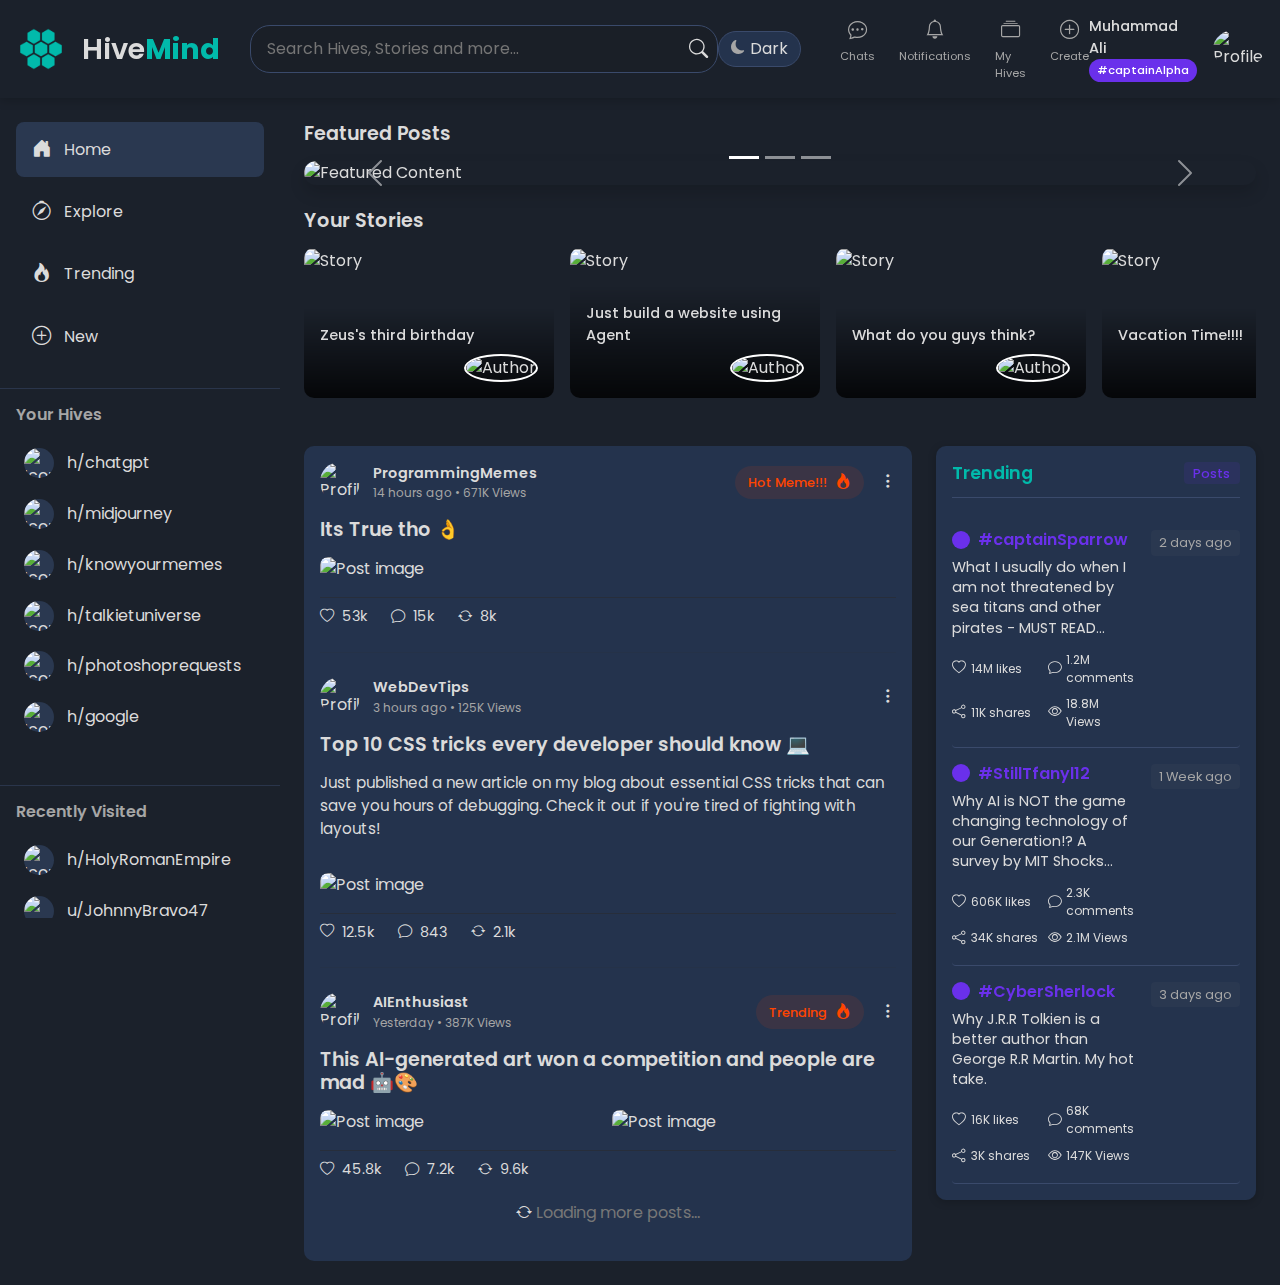
==== commit fbc32afc: "ASSIGNMENT 02" ====
--- a/home/index.html
+++ b/home/index.html
@@ -4,7 +4,9 @@
     <meta charset="UTF-8">
     <meta name="viewport" content="width=device-width, initial-scale=1.0">
     <title>HiveMind</title>
+    <link href="https://cdn.jsdelivr.net/npm/bootstrap@5.3.3/dist/css/bootstrap.min.css" rel="stylesheet" integrity="sha384-QWTKZyjpPEjISv5WaRU9OFeRpok6YctnYmDr5pNlyT2bRjXh0JMhjY6hW+ALEwIH" crossorigin="anonymous">
     <link rel="stylesheet" href="https://cdn.jsdelivr.net/npm/bootstrap-icons@1.11.3/font/bootstrap-icons.min.css">
+    <link rel="stylesheet" href="../style.css"> <!-- Link to global styles -->
     <link rel="stylesheet" href="style.css">
 </head>
 <body>
@@ -21,10 +23,19 @@
                 <button class="search-button"><i class="bi bi-search"></i></button>
             </div>
             
+            <!-- Added mobile profile for mobile view -->
+            <div class="mobile-profile">
+                <a href="../user/index.html">
+                    <img src="https://picsum.photos/35?random=1" alt="Profile" class="profile-image">
+                </a>
+            </div>
+            
             <div class="header-icons">
                 <div class="icon-btn">
-                    <i class="bi bi-chat-dots"></i>
-                    <span>Chats</span>
+                    <a href="../chat/index.html" class="icon-btn">
+                        <i class="bi bi-chat-dots"></i>
+                        <span>Chats</span>
+                    </a>
                 </div>
                 <div class="icon-btn">
                     <i class="bi bi-bell"></i>
@@ -45,7 +56,9 @@
                     <span class="user-info">Muhammad Ali</span>
                     <span class="user-tag tag-purple">#captainAlpha</span>
                 </div>
-                <img src="https://picsum.photos/35?random=1" alt="Profile" class="profile-image">
+                <a href="../user/index.html" class="profile-link">
+                    <img src="https://picsum.photos/35?random=1" alt="Profile" class="profile-image">
+                </a>
             </div>
         </header>
         
@@ -153,6 +166,52 @@
             
             <!-- Content area -->
             <div class="content-area">
+                <!-- Featured Content Carousel - NEW COMPONENT -->
+                <div class="featured-carousel-section mb-4">
+                    <h2 class="section-header">Featured Posts</h2>
+                    <div id="featuredCarousel" class="carousel slide" data-bs-ride="carousel">
+                        <div class="carousel-indicators">
+                            <button type="button" data-bs-target="#featuredCarousel" data-bs-slide-to="0" class="active" aria-current="true" aria-label="Slide 1"></button>
+                            <button type="button" data-bs-target="#featuredCarousel" data-bs-slide-to="1" aria-label="Slide 2"></button>
+                            <button type="button" data-bs-target="#featuredCarousel" data-bs-slide-to="2" aria-label="Slide 3"></button>
+                        </div>
+                        <div class="carousel-inner rounded-4 shadow">
+                            <div class="carousel-item active">
+                                <img src="https://picsum.photos/1200/400?random=50" class="d-block w-100" alt="Featured Content">
+                                <div class="carousel-caption d-none d-md-block">
+                                    <h5>AI Renaissance in Digital Art</h5>
+                                    <p>How artificial intelligence is changing the landscape of digital creativity</p>
+                                    <button class="btn btn-primary btn-sm">Read More</button>
+                                </div>
+                            </div>
+                            <div class="carousel-item">
+                                <img src="https://picsum.photos/1200/400?random=51" class="d-block w-100" alt="Featured Content">
+                                <div class="carousel-caption d-none d-md-block">
+                                    <h5>The Future of Web Development</h5>
+                                    <p>New frameworks and technologies shaping tomorrow's web experiences</p>
+                                    <button class="btn btn-primary btn-sm">Read More</button>
+                                </div>
+                            </div>
+                            <div class="carousel-item">
+                                <img src="https://picsum.photos/1200/400?random=52" class="d-block w-100" alt="Featured Content">
+                                <div class="carousel-caption d-none d-md-block">
+                                    <h5>Community Spotlight: Creators of the Month</h5>
+                                    <p>Meet the innovative minds driving engagement across HiveMind</p>
+                                    <button class="btn btn-primary btn-sm">Read More</button>
+                                </div>
+                            </div>
+                        </div>
+                        <button class="carousel-control-prev" type="button" data-bs-target="#featuredCarousel" data-bs-slide="prev">
+                            <span class="carousel-control-prev-icon" aria-hidden="true"></span>
+                            <span class="visually-hidden">Previous</span>
+                        </button>
+                        <button class="carousel-control-next" type="button" data-bs-target="#featuredCarousel" data-bs-slide="next">
+                            <span class="carousel-control-next-icon" aria-hidden="true"></span>
+                            <span class="visually-hidden">Next</span>
+                        </button>
+                    </div>
+                </div>
+
                 <div class="stories-section">
                     <h2 class="section-header">Your Stories</h2>
                     <div class="stories-container">
@@ -364,6 +423,38 @@
                 </div>
             </div>
         </main>
+
+        <!-- Mobile Bottom Navigation -->
+        <nav class="mobile-nav">
+            <a href="../home/index.html" class="nav-item active">
+                <i class="bi bi-house-door-fill"></i>
+                <span>Home</span>
+            </a>
+            <a href="#" class="nav-item">
+                <i class="bi bi-search"></i>
+                <span>Search</span>
+            </a>
+            <a href="#" class="nav-item">
+                <i class="bi bi-plus-circle"></i>
+                <span>Create</span>
+            </a>
+            <a href="../chat/index.html" class="nav-item">
+                <i class="bi bi-chat-dots"></i>
+                <span>Chat</span>
+            </a>
+            <a href="../user/index.html" class="nav-item">
+                <i class="bi bi-person"></i>
+                <span>Profile</span>
+            </a>
+        </nav>
     </div>
+
+    <script src="https://cdn.jsdelivr.net/npm/bootstrap@5.3.3/dist/js/bootstrap.bundle.min.js" integrity="sha384-YvpcrYf0tY3lHB60NNkmXc5s9fDVZLESaAA55NDzOxhy9GkcIdslK1eN7N6jIeHz" crossorigin="anonymous"></script>
+    <!-- Add Chart.js for visualizations -->
+    <script src="https://cdn.jsdelivr.net/npm/chart.js"></script>
+    <!-- Common JavaScript -->
+    <script src="../script.js"></script>
+    <!-- Page-specific JavaScript -->
+    <script src="home.js"></script>
 </body>
 </html>--- a/style.css
+++ b/style.css
@@ -0,0 +1,379 @@
+@import url('https://fonts.googleapis.com/css2?family=Poppins:ital,wght@0,100;0,200;0,300;0,400;0,500;0,600;0,700;0,800;0,900;1,100;1,200;1,300;1,400;1,500;1,600;1,700;1,800;1,900&display=swap');
+@import url('https://cdn-uicons.flaticon.com/2.6.0/uicons-brands/css/uicons-brands.css');
+
+:root {
+    --primary-color: #01BAAB;
+    --secondary-color: #6c757d;
+
+    --primary-bg-color: #1B212B;
+    --secondary-bg-color: #24334D;
+    --input-bg-color: #1A1F27;
+
+    --text-primary-color: #DBDBDB;
+    --text-secondary-color: #A6A6A6;
+    --text-faded-color: #4A6390;
+
+    --input-login-color: #212833;
+
+    --success-color: #28a745;
+    --warning-color: #ffc107;
+    --danger-color: #dc3545;
+
+    /* Card and component backgrounds */
+    --card-bg: #24334D;
+    --header-bg: #1B212B;
+    --sidebar-bg: #1B212B;
+    --hover-bg: #2A3850;
+    --border-color: #3A4A6B;
+}
+
+/* Light Theme (when toggled) */
+body.light-theme {
+    --primary-bg-color: #f8f9fa;
+    --secondary-bg-color: #e9ecef;
+    --input-bg-color: #ffffff;
+    --text-primary-color: #212529;
+    --text-secondary-color: #495057;
+    --text-faded-color: #6c757d;
+    --input-login-color: #f1f3f5;
+    --card-bg: #ffffff;
+    --header-bg: #ffffff;
+    --sidebar-bg: #f8f9fa;
+    --hover-bg: #e9ecef;
+    --border-color: #dee2e6;
+}
+
+body.light-theme .app-header, 
+body.light-theme .sidebar,
+body.light-theme .trending-section,
+body.light-theme .post-content,
+body.light-theme .story-card,
+body.light-theme .mobile-nav {
+    background-color: var(--card-bg);
+    border-color: var(--border-color);
+}
+
+body.light-theme .search-input {
+    background-color: var(--input-bg-color);
+    color: var(--text-primary-color);
+    border-color: var(--border-color);
+}
+
+body.light-theme .post-divider {
+    border-color: var(--border-color);
+}
+
+* {
+    margin: 0;
+    padding: 0;
+    box-sizing: border-box;
+    font-family: 'Poppins', sans-serif;
+    color: var(--text-primary-color);
+}
+
+img {
+    max-width: 100px;
+}
+
+/* Remove default anchor styling */
+a {
+    text-decoration: none;
+    color: inherit;
+}
+
+a:hover, a:focus, a:active {
+    text-decoration: none;
+    color: inherit;
+}
+
+/* Ensure links inside buttons don't affect button styling */
+button a {
+    display: inline-block;
+    width: 100%;
+    height: 100%;
+}
+
+/* Fix for links that contain other elements like logos */
+a img, a h1, a h2, a h3, a h4, a h5, a h6, a span, a div {
+    color: inherit;
+    text-decoration: none;
+}
+
+/* Dark Mode and Interactive Feature Styles */
+
+/* Dark Theme */
+body.dark-theme {
+    --bg-color: #121212;
+    --text-color: #f5f5f5;
+    --card-bg: #1e1e1e;
+    --border-color: #333;
+    --header-bg: #1a1a1a;
+    --sidebar-bg: #1a1a1a;
+    --hover-bg: #333;
+    background-color: var(--bg-color);
+    color: var(--text-color);
+}
+
+body.dark-theme .app-header, 
+body.dark-theme .sidebar,
+body.dark-theme .trending-section,
+body.dark-theme .post-content,
+body.dark-theme .story-card,
+body.dark-theme .mobile-nav {
+    background-color: var(--card-bg);
+    border-color: var(--border-color);
+}
+
+body.dark-theme .search-input {
+    background-color: #2a2a2a;
+    color: #f5f5f5;
+    border-color: #444;
+}
+
+body.dark-theme .post-divider {
+    border-color: #333;
+}
+
+/* Enhanced Theme Toggle */
+.theme-toggle-container {
+    display: flex;
+    align-items: center;
+    margin-right: 15px;
+}
+
+.theme-toggle-button {
+    display: flex;
+    align-items: center;
+    justify-content: center;
+    background-color: var(--card-bg);
+    color: var(--text-primary-color);
+    border: 1px solid var(--border-color);
+    border-radius: 20px;
+    padding: 5px 12px;
+    cursor: pointer;
+    transition: all 0.3s ease;
+}
+
+.theme-toggle-button:hover {
+    background-color: var(--hover-bg);
+}
+
+.theme-toggle-button .theme-icon {
+    font-size: 14px;
+    margin-right: 5px;
+}
+
+.theme-switch {
+    display: flex;
+    flex-direction: row !important;
+}
+
+body.light-theme .theme-toggle-button {
+    color: var(--text-primary-color);
+}
+
+body.light-theme .theme-icon {
+    color: var(--text-primary-color);
+}
+
+/* Old switch styles preserved for reference but not used
+.theme-toggle-label {
+    position: relative;
+    display: inline-block;
+    width: 50px;
+    height: 24px;
+    margin: 0 10px;
+}
+
+.theme-toggle-label input {
+    opacity: 0;
+    width: 0;
+    height: 0;
+}
+
+.theme-toggle-slider {
+    position: absolute;
+    cursor: pointer;
+    top: 0;
+    left: 0;
+    right: 0;
+    bottom: 0;
+    background-color: #4A6390;
+    transition: .4s;
+    border-radius: 24px;
+    box-shadow: inset 0 0 5px rgba(0, 0, 0, 0.2);
+}
+
+.theme-toggle-slider:before {
+    position: absolute;
+    content: "";
+    height: 18px;
+    width: 18px;
+    left: 3px;
+    bottom: 3px;
+    background-color: white;
+    transition: .4s;
+    border-radius: 50%;
+    box-shadow: 0 2px 5px rgba(0, 0, 0, 0.2);
+}
+
+input:checked + .theme-toggle-slider {
+    background-color: #01BAAB;
+}
+
+input:checked + .theme-toggle-slider:before {
+    transform: translateX(26px);
+}
+*/
+
+/* Scroll-to-Top Button */
+#scroll-to-top {
+    display: none;
+    position: fixed;
+    bottom: 80px;
+    right: 20px;
+    z-index: 99;
+    border: none;
+    outline: none;
+    background-color: #5271ff;
+    color: white;
+    cursor: pointer;
+    padding: 12px;
+    border-radius: 50%;
+    font-size: 18px;
+    box-shadow: 0 4px 8px rgba(0, 0, 0, 0.2);
+    transition: all 0.3s ease;
+}
+
+#scroll-to-top:hover {
+    background-color: #3d5bff;
+    transform: translateY(-3px);
+}
+
+#scroll-to-top.show {
+    display: block;
+    animation: fadeIn 0.3s;
+}
+
+@keyframes fadeIn {
+    from { opacity: 0; }
+    to { opacity: 1; }
+}
+
+/* Expandable Sections */
+.expandable-section {
+    margin-bottom: 15px;
+    border-radius: 8px;
+    overflow: hidden;
+    border: 1px solid #e0e0e0;
+}
+
+.expandable-header {
+    padding: 15px;
+    background-color: #f8f9fa;
+    cursor: pointer;
+    display: flex;
+    justify-content: space-between;
+    align-items: center;
+    transition: background-color 0.3s;
+}
+
+body.dark-theme .expandable-header {
+    background-color: #2a2a2a;
+}
+
+.expandable-header:hover {
+    background-color: #e9ecef;
+}
+
+body.dark-theme .expandable-header:hover {
+    background-color: #333;
+}
+
+.expandable-content {
+    max-height: 0;
+    overflow: hidden;
+    transition: max-height 0.3s ease;
+    padding: 0 15px;
+}
+
+.expandable-section.active .expandable-content {
+    max-height: 500px;
+    padding: 15px;
+}
+
+.expandable-icon {
+    transition: transform 0.3s;
+}
+
+.expandable-section.active .expandable-icon {
+    transform: rotate(180deg);
+}
+
+/* Toast Notifications */
+.toast-container {
+    position: fixed;
+    top: 20px;
+    right: 20px;
+    z-index: 9999;
+}
+
+.toast {
+    background-color: white;
+    color: #333;
+    padding: 15px 20px;
+    border-radius: 8px;
+    box-shadow: 0 4px 12px rgba(0, 0, 0, 0.15);
+    margin-bottom: 10px;
+    display: flex;
+    align-items: center;
+    animation: slideInRight 0.3s, fadeOut 0.5s 2.5s forwards;
+    max-width: 300px;
+}
+
+body.dark-theme .toast {
+    background-color: #2a2a2a;
+    color: #f5f5f5;
+}
+
+.toast-icon {
+    margin-right: 12px;
+    font-size: 20px;
+}
+
+.toast-success .toast-icon {
+    color: #28a745;
+}
+
+.toast-error .toast-icon {
+    color: #dc3545;
+}
+
+.toast-info .toast-icon {
+    color: #17a2b8;
+}
+
+@keyframes slideInRight {
+    from { transform: translateX(100%); }
+    to { transform: translateX(0); }
+}
+
+@keyframes fadeOut {
+    from { opacity: 1; }
+    to { opacity: 0; }
+}
+
+/* Interactive Content Cards */
+.content-card {
+    transition: transform 0.3s, box-shadow 0.3s;
+    cursor: pointer;
+}
+
+.content-card:hover {
+    transform: translateY(-5px);
+    box-shadow: 0 10px 20px rgba(0, 0, 0, 0.1);
+}
+
+body.dark-theme .content-card:hover {
+    box-shadow: 0 10px 20px rgba(0, 0, 0, 0.3);
+}--- a/home/style.css
+++ b/home/style.css
@@ -2,8 +2,8 @@
     margin: 0;
     padding: 0;
     font-family: 'Segoe UI', Tahoma, Geneva, Verdana, sans-serif;
-    background-color: #161b26;
-    color: #ffffff;
+    background-color: var(--primary-bg-color);
+    color: var(--text-primary-color);
     overflow-x: hidden;
 }
 
@@ -33,7 +33,7 @@
 
 /* Header Styles */
 .app-header {
-    background-color: #161b26;
+    background-color: var(--header-bg);
     padding: 1rem;
     display: flex;
     justify-content: space-between;
@@ -62,7 +62,7 @@
 }
 
 .mind-text {
-    color: #00e8bb;
+    color: var(--primary-color);
     font-weight: 700;
     font-size: 1.8rem;
 }
@@ -74,11 +74,11 @@
 
 .search-input {
     width: 100%;
-    background-color: #1f2530;
-    border: 1px solid #272e3b;
+    background-color: var(--input-bg-color);
+    border: 1px solid var(--border-color);
     border-radius: 20px;
     padding: 0.7rem 1rem;
-    color: #ffffff;
+    color: var(--text-primary-color);
     outline: none;
 }
 
@@ -89,7 +89,7 @@
     transform: translateY(-50%);
     background: none;
     border: none;
-    color: #8b93a7;
+    color: var(--text-secondary-color);
     cursor: pointer;
     font-size: 1.2rem;
 }
@@ -110,13 +110,13 @@
 
 .icon-btn i {
     font-size: 1.2rem;
-    color: #8b93a7;
+    color: var(--text-secondary-color);
     margin-bottom: 0.2rem;
 }
 
 .icon-btn span {
     font-size: 0.7rem;
-    color: #8b93a7;
+    color: var(--text-secondary-color);
 }
 
 .profile-info {
@@ -167,7 +167,7 @@
 /* Sidebar */
 .sidebar {
     width: 280px;
-    background-color: #1f2530;
+    background-color: var(--sidebar-bg);
     padding: 1.5rem 0;
     height: calc(100vh - 80px);
     position: sticky;
@@ -200,12 +200,12 @@
     margin-bottom: 0.5rem;
     cursor: pointer;
     transition: background-color 0.2s;
-    color: #8b93a7;
+    color: var(--text-secondary-color);
 }
 
 .nav-item.active {
-    background-color: #272e3b;
-    color: #ffffff;
+    background-color: var(--hover-bg);
+    color: var(--text-primary-color);
 }
 
 .nav-item i {
@@ -215,7 +215,7 @@
 
 .sidebar-divider {
     height: 1px;
-    background-color: #272e3b;
+    background-color: var(--border-color);
     margin: 1rem 0;
     opacity: 0.5;
 }
@@ -229,7 +229,7 @@
     font-size: 1rem;
     font-weight: 600;
     margin-bottom: 1rem;
-    color: #8b93a7;
+    color: var(--text-secondary-color);
 }
 
 .hive-list, .visited-list {
@@ -246,17 +246,17 @@
     margin-bottom: 0.3rem;
     cursor: pointer;
     transition: background-color 0.2s;
-    color: #ffffff;
+    color: var(--text-primary-color);
 }
 
 .hive-item:hover, .visited-item:hover {
-    background-color: #272e3b;
+    background-color: var(--hover-bg);
 }
 
 .hive-icon, .visited-icon {
     width: 30px;
     height: 30px;
-    background-color: #272e3b;
+    background-color: var(--hover-bg);
     border-radius: 50%;
     display: flex;
     align-items: center;
@@ -273,7 +273,7 @@
 
 .hive-icon i, .visited-icon i {
     font-size: 0.9rem;
-    color: #8b93a7;
+    color: var(--text-secondary-color);
 }
 
 /* Content Area */
@@ -308,12 +308,33 @@
     border-radius: 10px;
     overflow: hidden;
     flex-shrink: 0;
+    cursor: pointer;
 }
 
 .story-image {
-    width: 100%;
+    width: 100% !important; /* Override Bootstrap */
     height: 100%;
     object-fit: cover;
+    transition: transform 0.3s ease;
+    max-width: 100% !important; /* Override Bootstrap */
+}
+
+.story-card:hover .story-image {
+    transform: scale(1.05);
+}
+
+/* Override Bootstrap img-fluid if used */
+img.img-fluid, 
+.img-fluid {
+    max-width: 100% !important;
+    height: auto;
+}
+
+/* Additional override for responsive images */
+img {
+    width: auto;
+    max-width: 100%;
+    height: auto;
 }
 
 .story-overlay {
@@ -354,7 +375,7 @@
 
 .posts-section {
     flex: 2;
-    background-color: #1f2530;
+    background-color: var(--card-bg);
     border-radius: 10px;
     padding: 1rem;
 }
@@ -391,7 +412,7 @@
 
 .post-meta {
     font-size: 0.75rem;
-    color: #8b93a7;
+    color: var(--text-secondary-color);
 }
 
 .hot-mention {
@@ -416,7 +437,7 @@
 
 .post-actions {
     cursor: pointer;
-    color: #8b93a7;
+    color: var(--text-secondary-color);
 }
 
 .post-content {
@@ -431,17 +452,37 @@
     margin: 0;
 }
 
+/* Updated post image grid for meme format */
 .post-image-grid {
     display: grid;
+    grid-template-columns: 1fr;
     gap: 0.5rem;
     border-radius: 8px;
     overflow: hidden;
+    width: 100%;
+}
+
+.post-image-grid-2 {
+    grid-template-columns: 1fr 1fr;
+}
+
+.post-image-grid-1 {
+    grid-template-columns: 1fr;
 }
 
 .post-image {
-    width: 100%;
-    object-fit: contain;
-    max-height: 400px;
+    width: 100% !important; /* Force full width */
+    height: auto !important;
+    object-fit: cover;
+    min-width: 100% !important;
+    border-radius: 8px;
+    display: block; /* Removes any inline spacing */
+}
+
+/* Override any Bootstrap constraints on images */
+.posts-section img,
+.post-content img {
+    display: block;
 }
 
 .post-interactions {
@@ -462,32 +503,26 @@
     font-size: 0.95rem;
     line-height: 1.5;
     margin-bottom: 1rem;
-    color: #dfe2e9;
-}
-
-.post-image-grid-2 {
-    display: grid;
-    grid-template-columns: 1fr 1fr;
+    color: var(--text-primary-color);
+}
+
+.interaction-item {
+    display: flex;
+    align-items: center;
     gap: 0.5rem;
-}
-
-.interaction-item {
-    display: flex;
-    align-items: center;
-    gap: 0.5rem;
-    color: #8b93a7;
+    color: var(--text-secondary-color);
     font-size: 0.9rem;
     cursor: pointer;
 }
 
 .interaction-item:hover {
-    color: #ffffff;
+    color: var(--text-primary-color);
 }
 
 /* Trending Section */
 .trending-section {
     flex: 1;
-    background-color: #1f2530;
+    background-color: var(--card-bg);
     border-radius: 10px;
     padding: 1rem;
     position: sticky;
@@ -511,14 +546,15 @@
     font-weight: 600;
     margin-bottom: 1rem;
     padding-bottom: 0.8rem;
-    border-bottom: 1px solid #272e3b;
+    border-bottom: 1px solid var(--border-color);
     display: flex;
     justify-content: space-between;
     align-items: center;
     position: sticky;
     top: 0;
-    background-color: #1f2530;
+    background-color: var(--card-bg);
     z-index: 5;
+    color: var(--primary-color); /* Match the mind-text color */
 }
 
 .trending-header::after {
@@ -532,7 +568,7 @@
 }
 
 .trending-post {
-    border-bottom: 1px solid #272e3b;
+    border-bottom: 1px solid var(--border-color);
     padding: 1rem 0;
     display: flex;
     justify-content: space-between;
@@ -542,7 +578,7 @@
 }
 
 .trending-post:hover {
-    background-color: #272e3b;
+    background-color: var(--hover-bg);
     padding: 1rem;
     margin: 0 -1rem;
 }
@@ -583,7 +619,7 @@
     grid-template-columns: repeat(2, 1fr);
     gap: 0.5rem;
     font-size: 0.75rem;
-    color: #8b93a7;
+    color: var(--text-secondary-color);
 }
 
 .trending-meta span {
@@ -598,13 +634,79 @@
 
 .trending-time {
     font-size: 0.8rem;
-    color: #8b93a7;
+    color: var(--text-secondary-color);
     white-space: nowrap;
     margin-left: 1rem;
     align-self: flex-start;
-    background-color: #272e3b;
+    background-color: var(--hover-bg);
     padding: 0.2rem 0.5rem;
     border-radius: 4px;
+}
+
+/* Mobile Navigation */
+.mobile-nav {
+    display: none; /* Hidden on desktop */
+    position: fixed;
+    bottom: 0;
+    left: 0;
+    right: 0;
+    background-color: var(--card-bg);
+    padding: 0.5rem 1rem;
+    box-shadow: 0 -2px 10px rgba(0, 0, 0, 0.2);
+    z-index: 100;
+    justify-content: space-around;
+}
+
+.mobile-nav .nav-item {
+    display: flex;
+    flex-direction: column;
+    align-items: center;
+    padding: 0.5rem;
+    color: var(--text-secondary-color);
+    text-decoration: none;
+}
+
+.mobile-nav .nav-item.active {
+    color: var(--primary-color);
+    background-color: transparent;
+}
+
+.mobile-nav .nav-item i {
+    font-size: 1.2rem;
+    margin-right: 0;
+    margin-bottom: 0.3rem;
+}
+
+.mobile-nav .nav-item span {
+    font-size: 0.7rem;
+}
+
+/* Authentication links */
+.auth-links {
+    display: none; /* Hidden by default */
+    position: fixed;
+    bottom: 70px; /* Above mobile nav */
+    right: 1rem;
+    background-color: var(--hover-bg);
+    border-radius: 10px;
+    padding: 0.5rem;
+    box-shadow: 0 4px 10px rgba(0, 0, 0, 0.3);
+    z-index: 99;
+}
+
+.auth-link {
+    display: block;
+    padding: 0.5rem 1rem;
+    color: var(--text-primary-color);
+    text-decoration: none;
+    font-size: 0.9rem;
+    border-radius: 4px;
+    margin-bottom: 0.2rem;
+    transition: background-color 0.2s;
+}
+
+.auth-link:hover {
+    background-color: var(--card-bg);
 }
 
 /* Responsive */
@@ -616,49 +718,135 @@
     .sidebar {
         width: 180px;
     }
+
+    .trending-section {
+        position: static;
+        max-height: none;
+    }
 }
 
 @media (max-width: 768px) {
     .app-header {
         flex-wrap: wrap;
+        padding: 0.8rem;
     }
     
     .logo-container {
-        width: 100%;
-        margin-bottom: 1rem;
-    }
-    
+        width: 50%;
+        margin-bottom: 0;
+    }
+    
+    .logo-image {
+        height: 40px;
+    }
+    
+    .logo-text {
+        font-size: 1.4rem;
+    }
+
+    .mind-text {
+        font-size: 1.4rem;
+    }
+    
+    /* Hide search container on mobile */
     .search-container {
-        width: 100%;
-        margin-bottom: 1rem;
-    }
-    
-    .header-icons {
-        width: 100%;
-        justify-content: space-between;
-    }
-    
+        display: none !important;
+    }
+    
+    /* Show mobile profile in header */
+    .mobile-profile {
+        display: block !important;
+        margin-left: auto;
+    }
+    
+    .header-icons, .profile-info {
+        display: none;
+    }
+    
+    .main-content {
+        flex-direction: column;
+        padding-bottom: 60px; /* Make room for mobile nav */
+    }
+    
+    .sidebar {
+        display: none; /* Hide sidebar on mobile */
+    }
+    
+    .content-area {
+        padding: 0.8rem;
+    }
+    
+    .stories-container {
+        flex-wrap: nowrap;
+        gap: 0.5rem;
+    }
+    
+    .story-card {
+        width: 120px;
+        height: 180px;
+    }
+    
+    .mobile-nav {
+        display: flex; /* Show on mobile */
+    }
+    
+    .feed-container {
+        flex-direction: column;
+    }
+    
+    .trending-section {
+        display: none;
+    }
+    
+    .post-image-grid {
+        grid-template-columns: 1fr 1fr;
+    }
+    
+    .post-title {
+        font-size: 1rem;
+    }
+    
+    .auth-links {
+        display: block; /* Show on mobile */
+    }
+
+    /* Style profile info for mobile */
     .profile-info {
         width: 100%;
         justify-content: flex-start;
         margin-top: 1rem;
     }
     
-    .main-content {
-        flex-direction: column;
-    }
-    
-    .sidebar {
-        width: 100%;
-        height: auto;
-        position: static;
-    }
-    
-    .content-area {
-        padding: 1rem;
-    }
-    
-    .stories-container {
-        flex-wrap: nowrap;
-    }
+    .search-input {
+        font-size: 0.9rem;
+        padding: 0.5rem 1rem;
+    }
+
+    .section-header {
+        font-size: 1rem;
+    }
+}
+
+/* Special treatment for medium screens */
+@media (min-width: 769px) and (max-width: 1024px) {
+    .header-icons {
+        gap: 1rem;
+    }
+    
+    .icon-btn span {
+        display: none; /* Hide text on medium screens */
+    }
+    
+    .story-card {
+        width: 200px;
+    }
+
+    .trending-section {
+        display: none;
+    }
+}
+
+/* Add this at top level CSS for default state */
+.mobile-profile {
+    display: none; /* Hidden by default (on desktop) */
 }